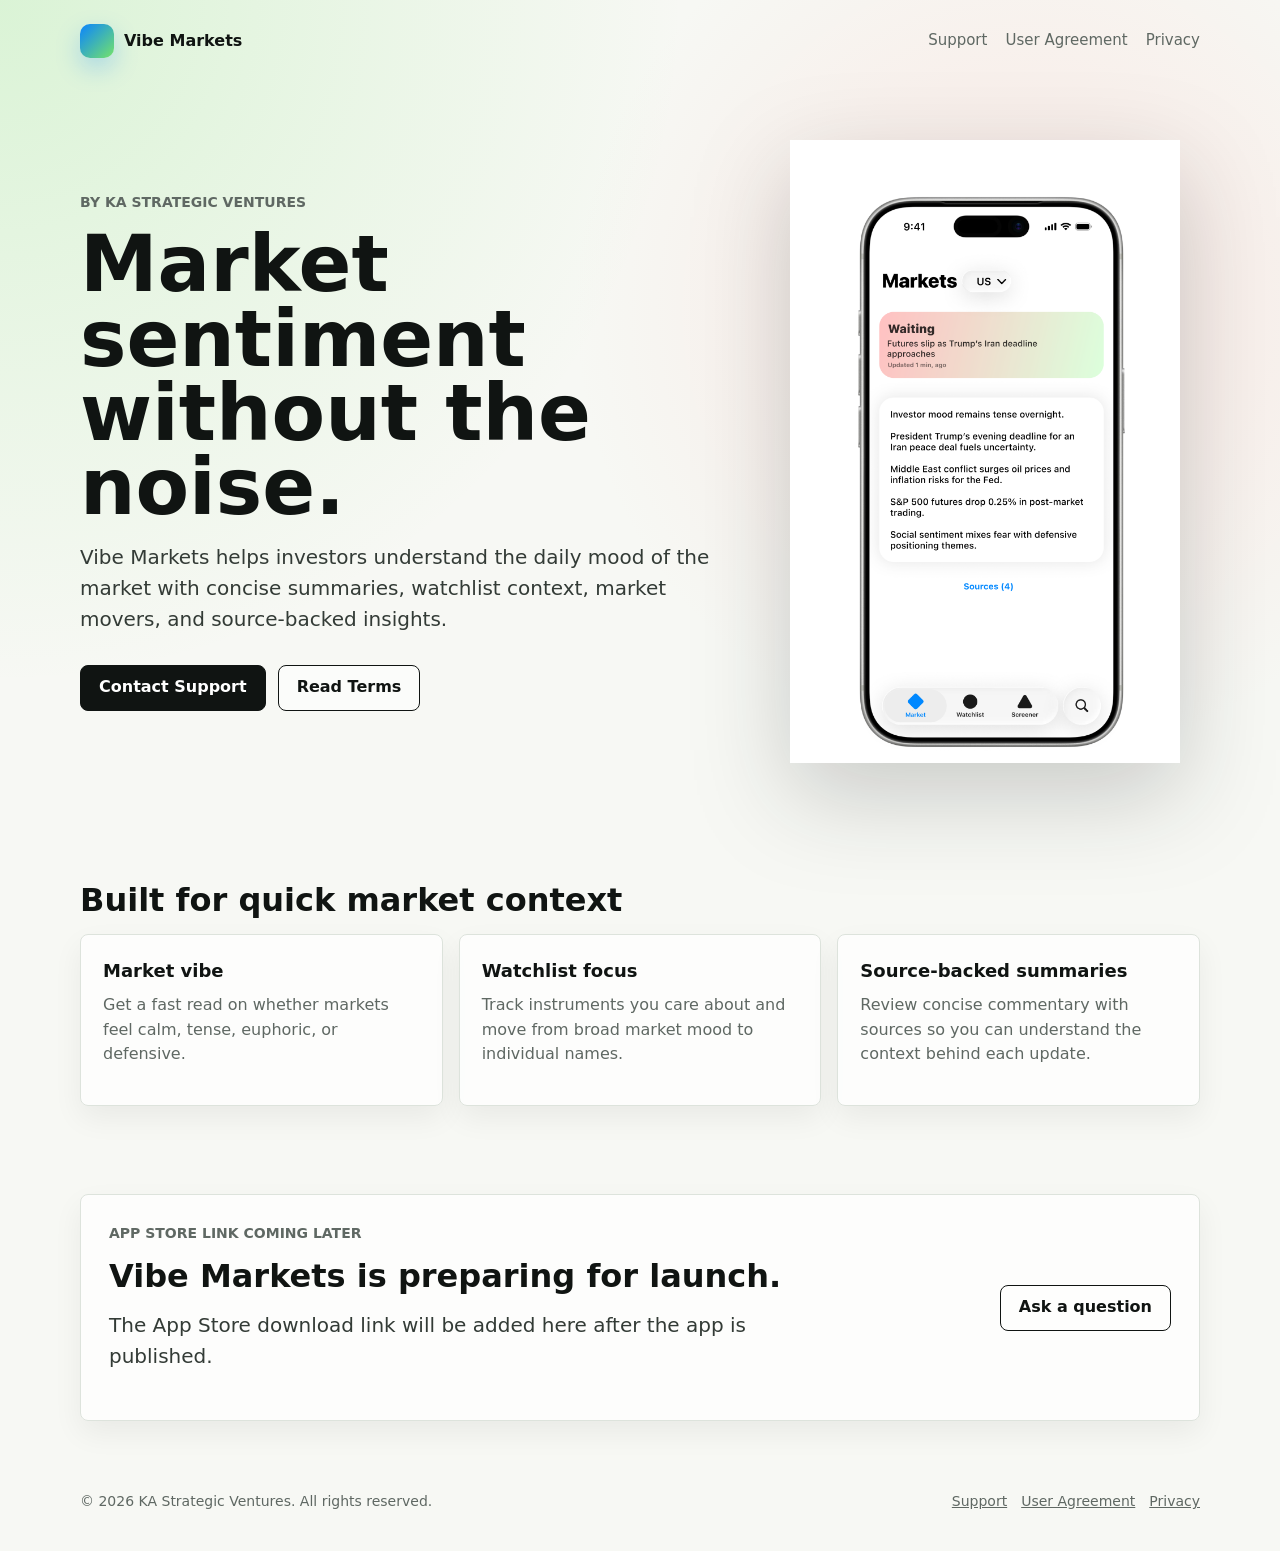
==== index.html @ 016c9db5 "Add Vibe Markets app pages" ====
<!doctype html>
<html lang="en">
  <head>
    <meta charset="utf-8">
    <meta name="viewport" content="width=device-width, initial-scale=1">
    <title>Vibe Markets | Market sentiment at a glance</title>
    <meta name="description" content="Vibe Markets turns market news, price action, and sentiment into a quick daily read for investors.">
    <link rel="stylesheet" href="/styles.css">
  </head>
  <body>
    <header class="site-header">
      <a class="brand" href="/">
        <span class="brand-mark" aria-hidden="true"></span>
        <span>Vibe Markets</span>
      </a>
      <nav class="nav" aria-label="Primary navigation">
        <a href="/support/">Support</a>
        <a href="/user-agreement/">User Agreement</a>
        <a href="/privacy/">Privacy</a>
      </nav>
    </header>

    <main class="page">
      <section class="hero">
        <div>
          <p class="eyebrow">By KA Strategic Ventures</p>
          <h1>Market sentiment without the noise.</h1>
          <p class="lead">Vibe Markets helps investors understand the daily mood of the market with concise summaries, watchlist context, market movers, and source-backed insights.</p>
          <div class="actions">
            <a class="button" href="/support/">Contact Support</a>
            <a class="button secondary" href="/user-agreement/">Read Terms</a>
          </div>
        </div>
        <div class="phone-wrap" aria-label="Vibe Markets app preview">
          <img class="phone-shot" src="/assets/vibe-markets-screenshot.png" alt="Screenshot of the Vibe Markets iPhone app showing the market mood dashboard.">
        </div>
      </section>

      <section class="section" aria-labelledby="features-title">
        <h2 id="features-title">Built for quick market context</h2>
        <div class="feature-grid">
          <article class="feature">
            <h3>Market vibe</h3>
            <p>Get a fast read on whether markets feel calm, tense, euphoric, or defensive.</p>
          </article>
          <article class="feature">
            <h3>Watchlist focus</h3>
            <p>Track instruments you care about and move from broad market mood to individual names.</p>
          </article>
          <article class="feature">
            <h3>Source-backed summaries</h3>
            <p>Review concise commentary with sources so you can understand the context behind each update.</p>
          </article>
        </div>
      </section>

      <section class="section">
        <div class="contact-panel">
          <div>
            <p class="eyebrow">App Store link coming later</p>
            <h2>Vibe Markets is preparing for launch.</h2>
            <p class="lead">The App Store download link will be added here after the app is published.</p>
          </div>
          <a class="button secondary" href="mailto:kastrategicventures@atomicmail.io?subject=Vibe%20Markets%20Question">Ask a question</a>
        </div>
      </section>
    </main>

    <footer class="site-footer">
      <span>&copy; 2026 KA Strategic Ventures. All rights reserved.</span>
      <nav aria-label="Footer navigation">
        <a href="/support/">Support</a>
        <a href="/user-agreement/">User Agreement</a>
        <a href="/privacy/">Privacy</a>
      </nav>
    </footer>
  </body>
</html>
---- styles.css ----
:root {
  color-scheme: light;
  --bg: #f7f8f4;
  --panel: #ffffff;
  --ink: #101412;
  --muted: #5f6863;
  --line: #dde3dc;
  --green: #74e36a;
  --blue: #0a84ff;
  --coral: #ffb8b2;
  --shadow: 0 24px 60px rgba(16, 20, 18, 0.12);
}

* {
  box-sizing: border-box;
}

body {
  margin: 0;
  font-family: Inter, ui-sans-serif, system-ui, -apple-system, BlinkMacSystemFont, "Segoe UI", sans-serif;
  background: radial-gradient(circle at top left, rgba(116, 227, 106, 0.22), transparent 34%),
    radial-gradient(circle at 80% 20%, rgba(255, 184, 178, 0.26), transparent 28%),
    var(--bg);
  color: var(--ink);
  line-height: 1.55;
}

a {
  color: inherit;
}

.site-header,
.site-footer,
.page,
.legal-page {
  width: min(1120px, calc(100% - 32px));
  margin: 0 auto;
}

.site-header {
  display: flex;
  align-items: center;
  justify-content: space-between;
  padding: 24px 0;
  gap: 20px;
}

.brand {
  display: inline-flex;
  align-items: center;
  gap: 10px;
  font-weight: 800;
  text-decoration: none;
}

.brand-mark {
  width: 34px;
  height: 34px;
  border-radius: 10px;
  background: linear-gradient(135deg, var(--blue), var(--green));
  box-shadow: 0 10px 24px rgba(10, 132, 255, 0.25);
}

.nav {
  display: flex;
  align-items: center;
  gap: 18px;
  color: var(--muted);
  font-size: 15px;
}

.nav a {
  text-decoration: none;
}

.nav a:hover {
  color: var(--ink);
}

.hero {
  display: grid;
  grid-template-columns: minmax(0, 1fr) minmax(280px, 430px);
  gap: 54px;
  align-items: center;
  padding: 58px 0 76px;
}

.eyebrow {
  margin: 0 0 14px;
  color: var(--muted);
  font-size: 14px;
  font-weight: 800;
  letter-spacing: 0;
  text-transform: uppercase;
}

h1,
h2,
h3,
p {
  margin-top: 0;
}

h1 {
  margin-bottom: 18px;
  max-width: 760px;
  font-size: clamp(44px, 7vw, 78px);
  line-height: 0.95;
  letter-spacing: 0;
}

h2 {
  margin-bottom: 16px;
  font-size: 32px;
  line-height: 1.1;
  letter-spacing: 0;
}

h3 {
  margin-bottom: 8px;
  font-size: 18px;
}

.lead {
  max-width: 660px;
  color: #333b36;
  font-size: 20px;
}

.actions {
  display: flex;
  flex-wrap: wrap;
  gap: 12px;
  margin-top: 30px;
}

.button {
  display: inline-flex;
  align-items: center;
  justify-content: center;
  min-height: 46px;
  padding: 0 18px;
  border: 1px solid var(--ink);
  border-radius: 8px;
  background: var(--ink);
  color: #fff;
  font-weight: 800;
  text-decoration: none;
}

.button.secondary {
  background: rgba(255, 255, 255, 0.56);
  color: var(--ink);
}

.phone-wrap {
  display: flex;
  justify-content: center;
}

.phone-shot {
  width: min(100%, 390px);
  height: auto;
  filter: drop-shadow(0 32px 48px rgba(16, 20, 18, 0.2));
}

.section {
  padding: 44px 0;
}

.feature-grid {
  display: grid;
  grid-template-columns: repeat(3, minmax(0, 1fr));
  gap: 16px;
}

.feature,
.contact-panel,
.legal-card {
  border: 1px solid var(--line);
  border-radius: 8px;
  background: rgba(255, 255, 255, 0.74);
  box-shadow: 0 12px 30px rgba(16, 20, 18, 0.06);
}

.feature {
  padding: 22px;
}

.feature p,
.legal-card p,
.legal-card li {
  color: var(--muted);
}

.contact-panel {
  display: grid;
  grid-template-columns: minmax(0, 1fr) auto;
  gap: 24px;
  align-items: center;
  padding: 28px;
}

.legal-page {
  display: grid;
  grid-template-columns: minmax(0, 760px);
  justify-content: center;
  padding: 46px 0 72px;
}

.legal-card {
  padding: 34px;
}

.legal-card h1 {
  font-size: clamp(34px, 6vw, 56px);
}

.legal-card h2 {
  margin-top: 30px;
  font-size: 22px;
}

.legal-card ul {
  padding-left: 22px;
}

.updated {
  color: var(--muted);
  font-weight: 700;
}

.site-footer {
  display: flex;
  justify-content: space-between;
  gap: 16px;
  padding: 26px 0 38px;
  color: var(--muted);
  font-size: 14px;
}

.site-footer nav {
  display: flex;
  flex-wrap: wrap;
  gap: 14px;
}

@media (max-width: 780px) {
  .site-header,
  .site-footer,
  .contact-panel {
    align-items: flex-start;
    flex-direction: column;
  }

  .nav {
    flex-wrap: wrap;
    gap: 12px;
  }

  .hero,
  .feature-grid,
  .contact-panel {
    grid-template-columns: 1fr;
  }

  .hero {
    padding-top: 34px;
    gap: 30px;
  }

  .legal-card {
    padding: 24px;
  }
}
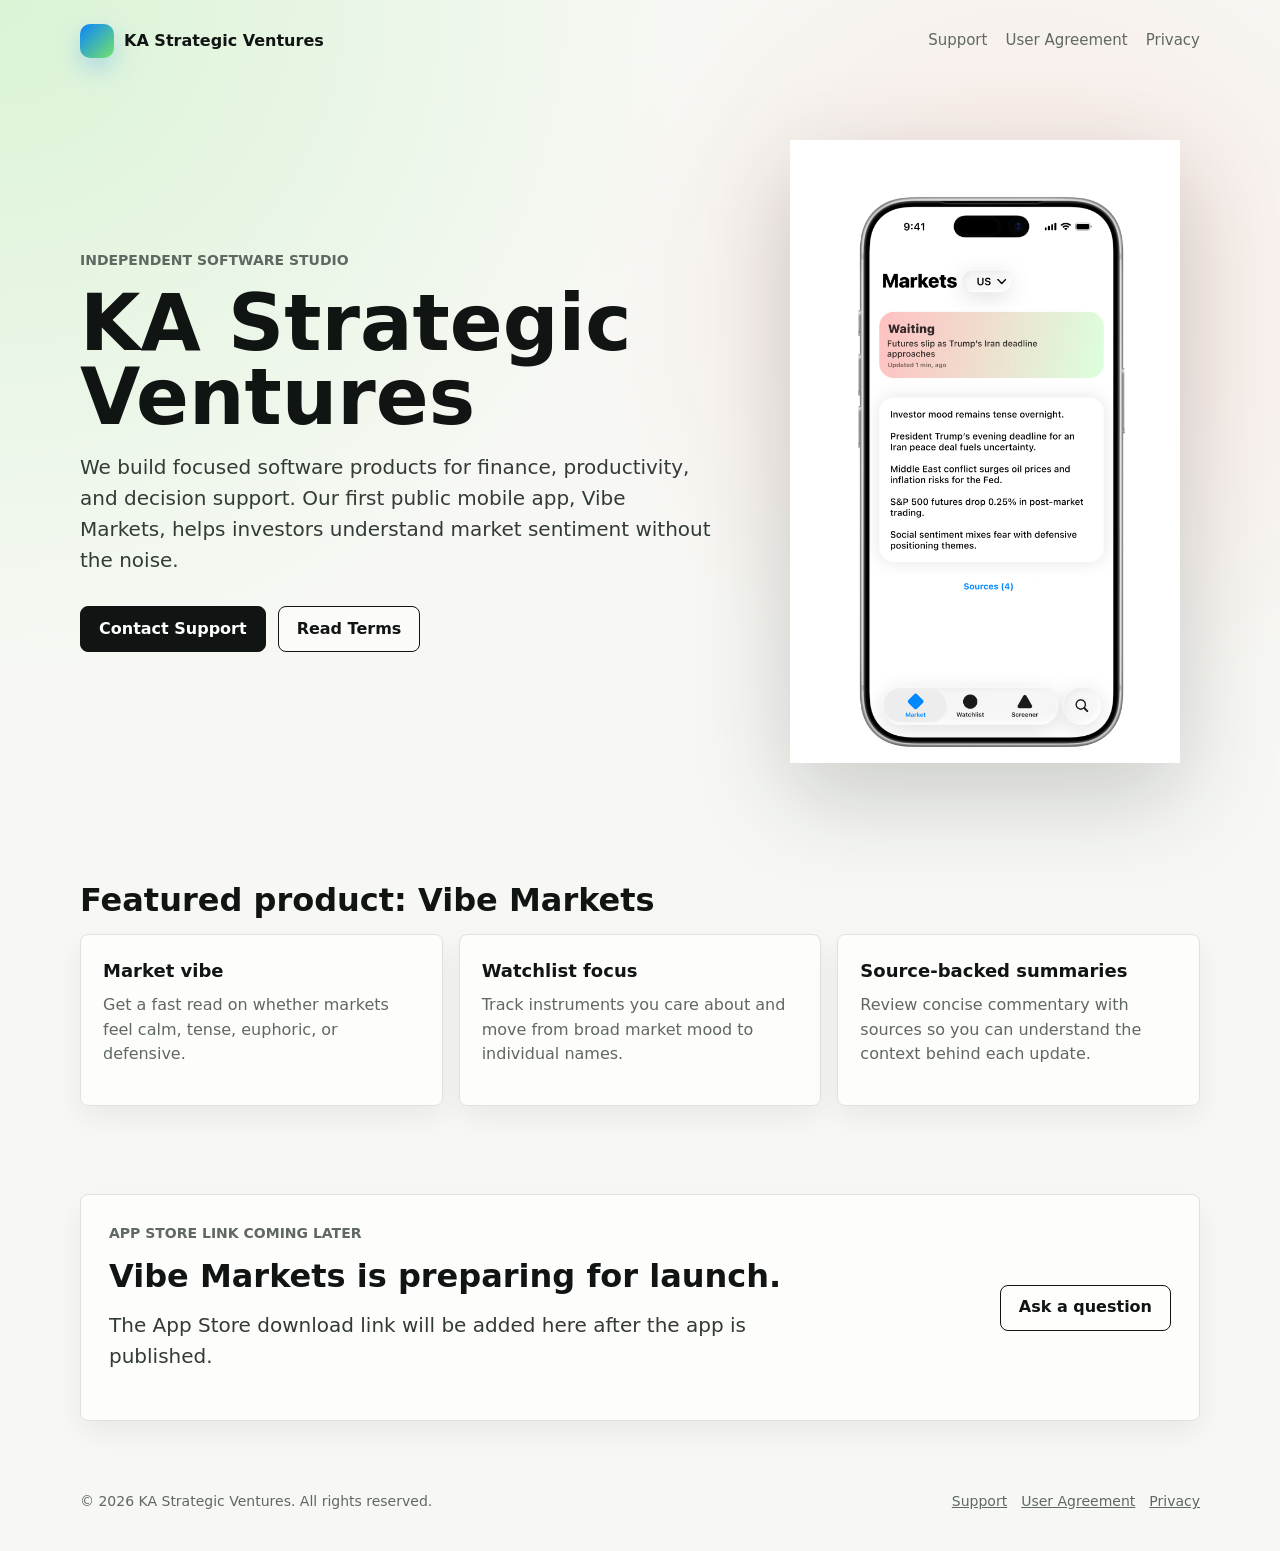
==== commit c0ffb05f: "Make homepage company branded" ====
--- a/index.html
+++ b/index.html
@@ -3,15 +3,15 @@
   <head>
     <meta charset="utf-8">
     <meta name="viewport" content="width=device-width, initial-scale=1">
-    <title>Vibe Markets | Market sentiment at a glance</title>
-    <meta name="description" content="Vibe Markets turns market news, price action, and sentiment into a quick daily read for investors.">
+    <title>KA Strategic Ventures | Vibe Markets</title>
+    <meta name="description" content="KA Strategic Ventures builds focused software products, including Vibe Markets for market sentiment and investing context.">
     <link rel="stylesheet" href="/styles.css">
   </head>
   <body>
     <header class="site-header">
       <a class="brand" href="/">
         <span class="brand-mark" aria-hidden="true"></span>
-        <span>Vibe Markets</span>
+        <span>KA Strategic Ventures</span>
       </a>
       <nav class="nav" aria-label="Primary navigation">
         <a href="/support/">Support</a>
@@ -23,9 +23,9 @@
     <main class="page">
       <section class="hero">
         <div>
-          <p class="eyebrow">By KA Strategic Ventures</p>
-          <h1>Market sentiment without the noise.</h1>
-          <p class="lead">Vibe Markets helps investors understand the daily mood of the market with concise summaries, watchlist context, market movers, and source-backed insights.</p>
+          <p class="eyebrow">Independent software studio</p>
+          <h1>KA Strategic Ventures</h1>
+          <p class="lead">We build focused software products for finance, productivity, and decision support. Our first public mobile app, Vibe Markets, helps investors understand market sentiment without the noise.</p>
           <div class="actions">
             <a class="button" href="/support/">Contact Support</a>
             <a class="button secondary" href="/user-agreement/">Read Terms</a>
@@ -37,7 +37,7 @@
       </section>
 
       <section class="section" aria-labelledby="features-title">
-        <h2 id="features-title">Built for quick market context</h2>
+        <h2 id="features-title">Featured product: Vibe Markets</h2>
         <div class="feature-grid">
           <article class="feature">
             <h3>Market vibe</h3>
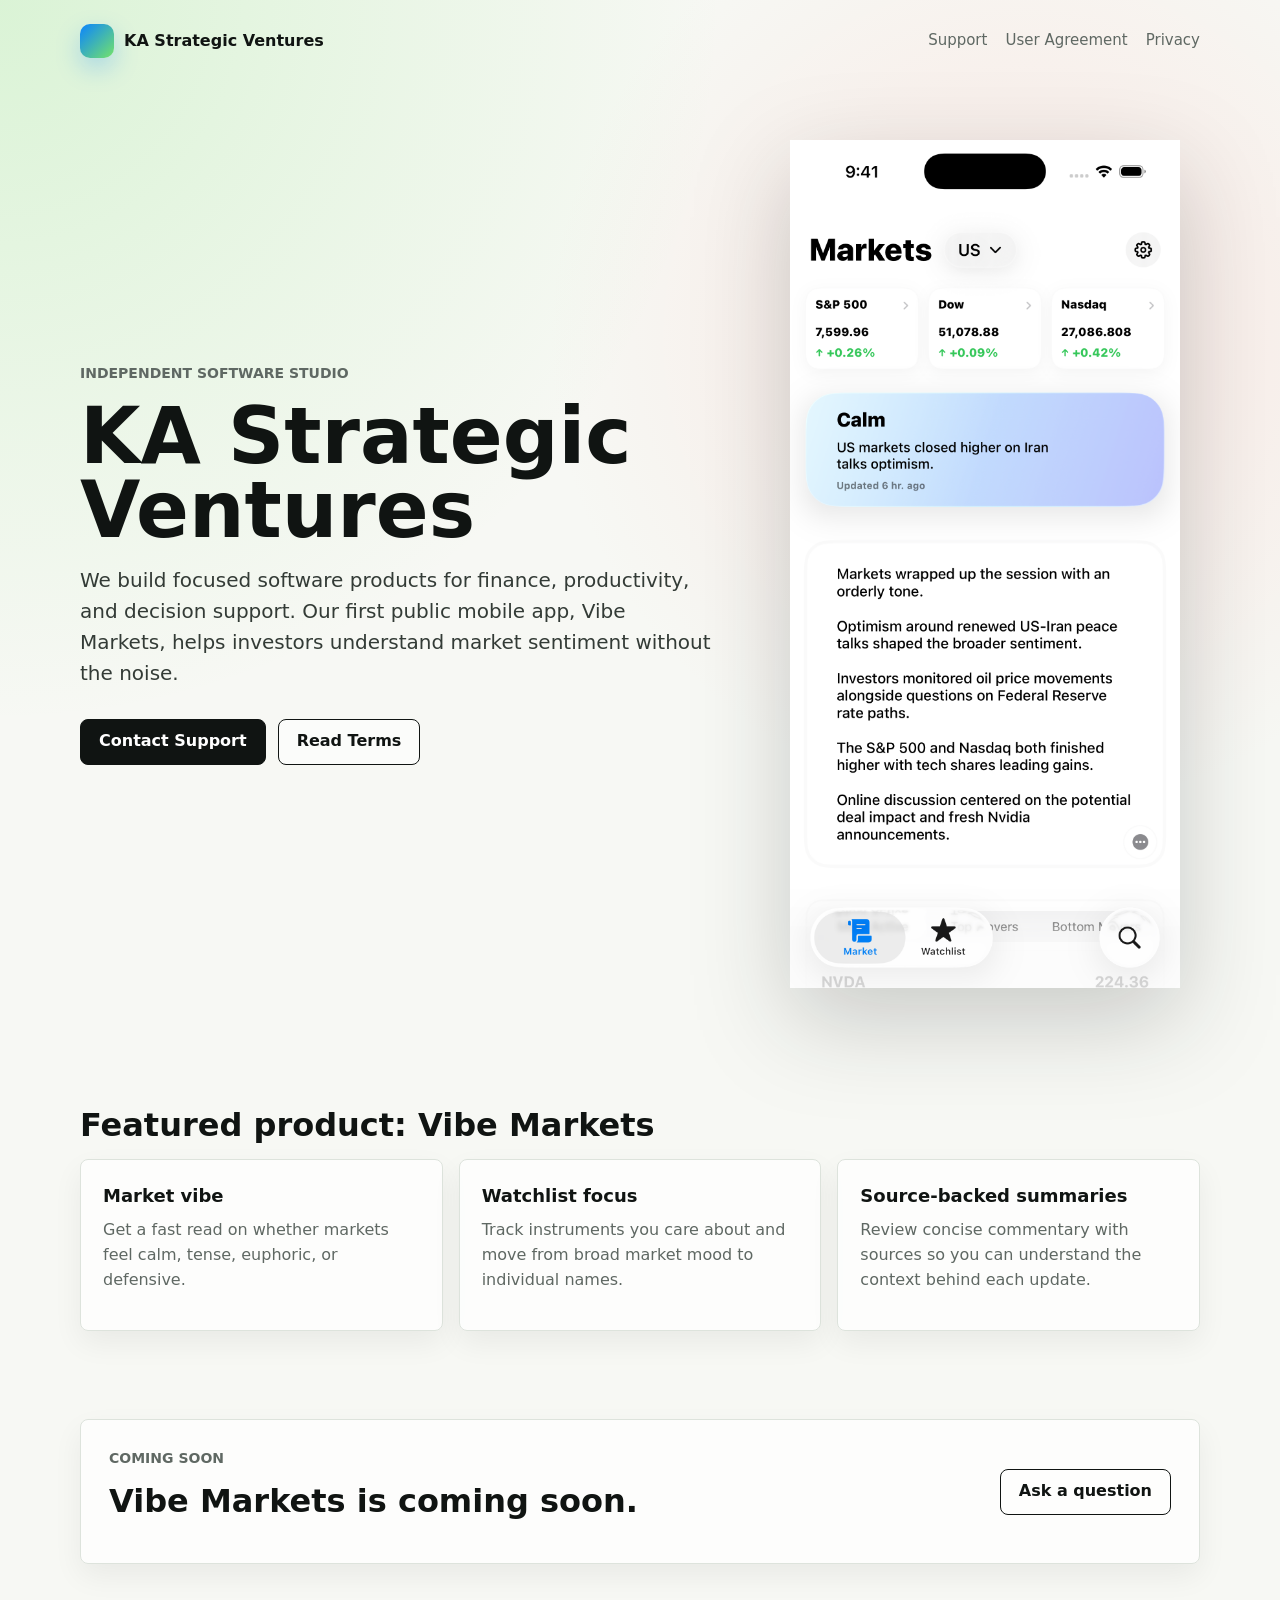
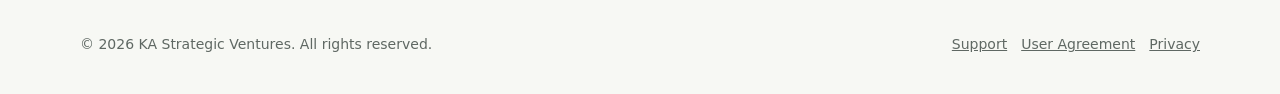
==== commit d43ab4dd: "Update Vibe Markets marketing page" ====
--- a/index.html
+++ b/index.html
@@ -32,7 +32,7 @@
           </div>
         </div>
         <div class="phone-wrap" aria-label="Vibe Markets app preview">
-          <img class="phone-shot" src="/assets/vibe-markets-screenshot.png" alt="Screenshot of the Vibe Markets iPhone app showing the market mood dashboard.">
+          <img class="phone-shot" src="/assets/vibe-markets-screenshot.png" alt="Screenshot of the Vibe Markets iPhone app showing the Markets dashboard.">
         </div>
       </section>
 
@@ -57,9 +57,8 @@
       <section class="section">
         <div class="contact-panel">
           <div>
-            <p class="eyebrow">App Store link coming later</p>
-            <h2>Vibe Markets is preparing for launch.</h2>
-            <p class="lead">The App Store download link will be added here after the app is published.</p>
+            <p class="eyebrow">Coming soon</p>
+            <h2>Vibe Markets is coming soon.</h2>
           </div>
           <a class="button secondary" href="mailto:kastrategicventures@atomicmail.io?subject=Vibe%20Markets%20Question">Ask a question</a>
         </div>
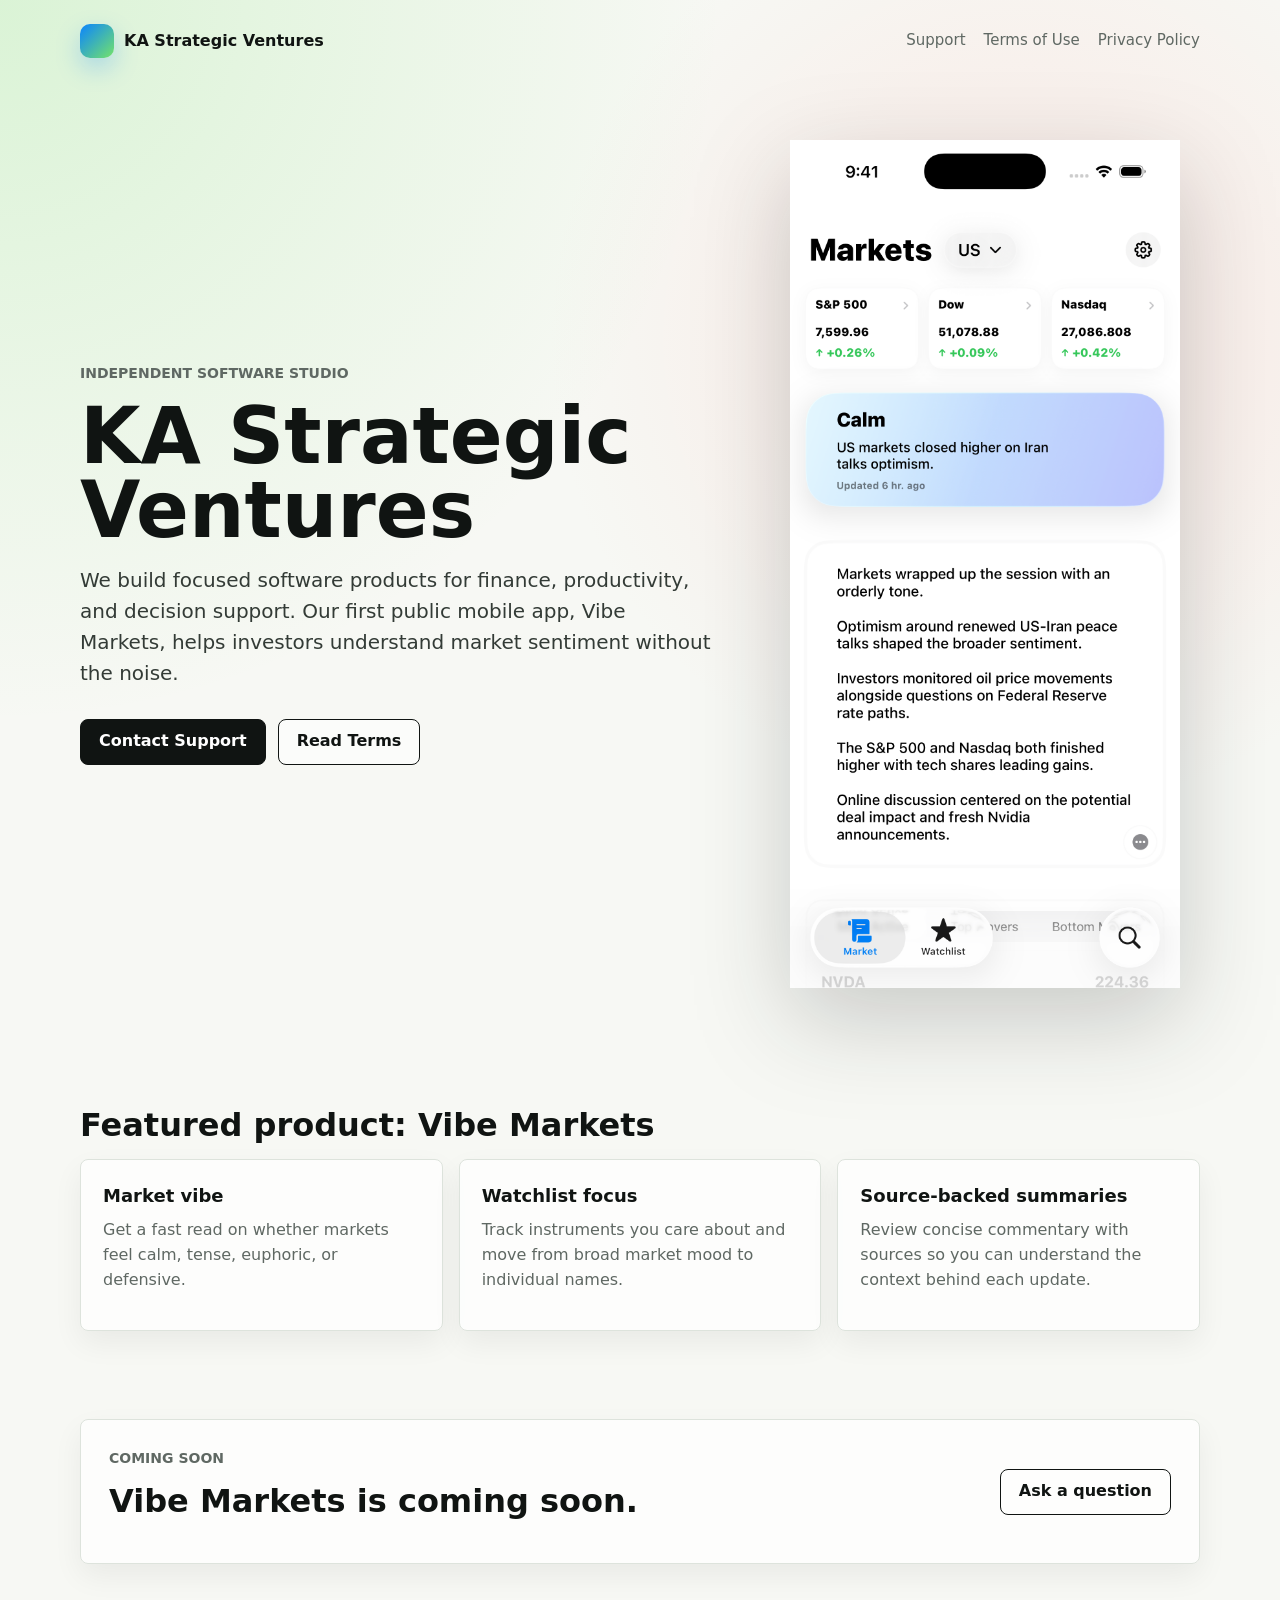
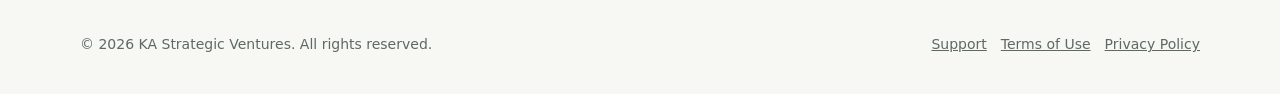
==== commit 157ee8ec: "Add App Store legal pages for Vibe Markets" ====
--- a/index.html
+++ b/index.html
@@ -15,8 +15,8 @@
       </a>
       <nav class="nav" aria-label="Primary navigation">
         <a href="/support/">Support</a>
-        <a href="/user-agreement/">User Agreement</a>
-        <a href="/privacy/">Privacy</a>
+        <a href="/terms-of-use/">Terms of Use</a>
+        <a href="/privacy-policy/">Privacy Policy</a>
       </nav>
     </header>
 
@@ -28,11 +28,11 @@
           <p class="lead">We build focused software products for finance, productivity, and decision support. Our first public mobile app, Vibe Markets, helps investors understand market sentiment without the noise.</p>
           <div class="actions">
             <a class="button" href="/support/">Contact Support</a>
-            <a class="button secondary" href="/user-agreement/">Read Terms</a>
+            <a class="button secondary" href="/terms-of-use/">Read Terms</a>
           </div>
         </div>
         <div class="phone-wrap" aria-label="Vibe Markets app preview">
-          <img class="phone-shot" src="/assets/vibe-markets-screenshot.png" alt="Screenshot of the Vibe Markets iPhone app showing the Markets dashboard.">
+          <img class="phone-shot" src="/assets/vibe-markets-screenshot.png?v=20260601" alt="Screenshot of the Vibe Markets iPhone app showing the Markets dashboard.">
         </div>
       </section>
 
@@ -69,8 +69,8 @@
       <span>&copy; 2026 KA Strategic Ventures. All rights reserved.</span>
       <nav aria-label="Footer navigation">
         <a href="/support/">Support</a>
-        <a href="/user-agreement/">User Agreement</a>
-        <a href="/privacy/">Privacy</a>
+        <a href="/terms-of-use/">Terms of Use</a>
+        <a href="/privacy-policy/">Privacy Policy</a>
       </nav>
     </footer>
   </body>
